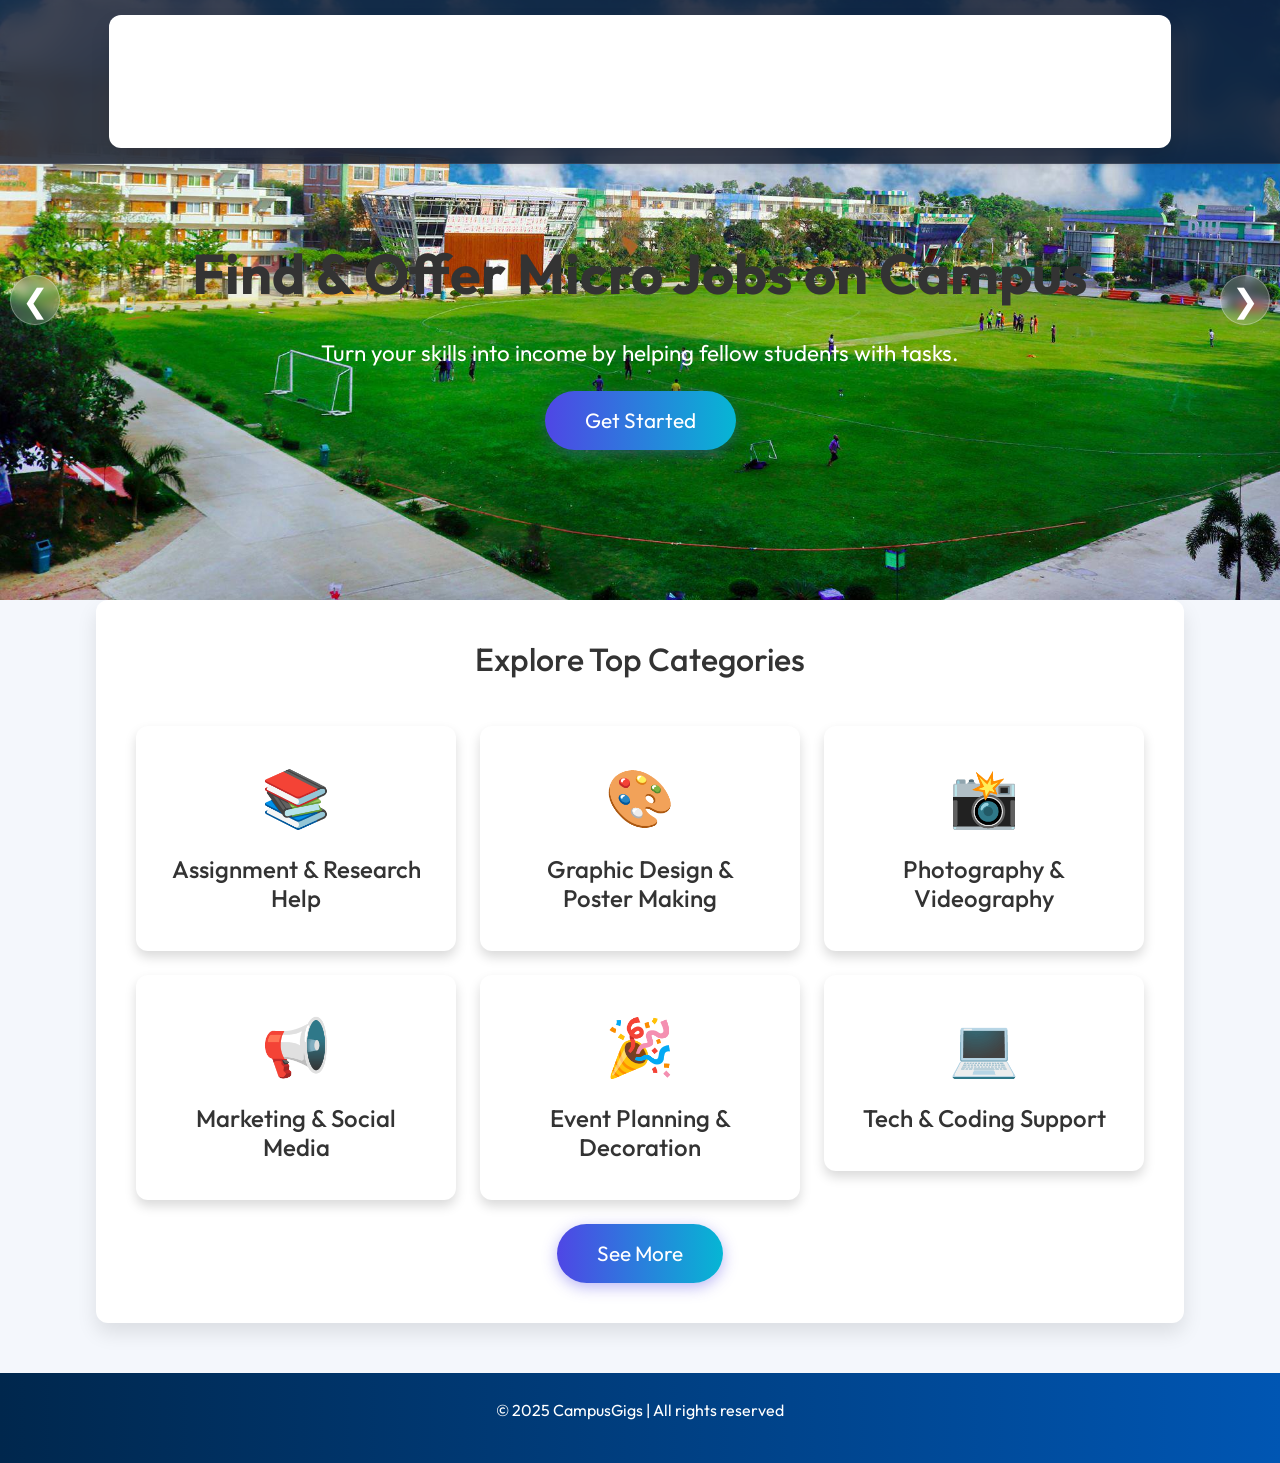
==== frontend/pages/index.html @ e87314e6 "style(landing): update carousel control icons and positioning" ====
<!DOCTYPE html>
<html lang="en">
<head>
    <meta charset="UTF-8">
    <meta name="viewport" content="width=device-width, initial-scale=1.0">
    <title>CampusGigs - Micro Jobs for Students</title>
    <link rel="stylesheet" href="https://cdn.jsdelivr.net/npm/bootstrap@5.3.0/dist/css/bootstrap.min.css">
    <link href="https://cdnjs.cloudflare.com/ajax/libs/font-awesome/5.15.4/css/all.min.css" rel="stylesheet">

    <style>
        body {
            font-family: 'Poppins', sans-serif;
            background-color: #f4f7fc;
            color: #333;
        }
        .navbar {
            background: linear-gradient(90deg, #00274d, #0056b3);
            padding: 15px;
        }
        .navbar-brand {
            font-size: 1.8rem;
            font-weight: bold;
            color: #fff !important;
        }
        .navbar .nav-link {
            font-weight: bold;
            color: white !important;
            position: relative;
            padding-bottom: 5px;
            transition: color 0.3s ease;
        }
        .hero-section {
            position: relative;
            height: 600px;
            color: white;
            text-align: center;
            background: linear-gradient(135deg, rgba(79, 70, 229, 0.9), rgba(6, 182, 212, 0.9)), url('../images/hero-bg.jpg');
            background-size: cover;
            background-position: center;
            display: flex;
            align-items: center;
            justify-content: center;
        }
        .hero-carousel {
            position: relative;
            width: 100%;
            height: 100%;
            overflow: hidden;
        }
        .hero-carousel img {
            width: 100%;
            height: 100%;
            object-fit: cover;
            position: absolute;
            top: 0;
            left: 0;
            opacity: 0;
            transition: opacity 1.5s ease, transform 1.5s ease;
        }
        .hero-carousel img.active {
            opacity: 1;
            transform: scale(1.05);
        }
        .hero-text {
            position: absolute;
            top: 40%;
            left: 50%;
            transform: translateX(-50%);
            z-index: 2;
            width: 100%;
        }
        .hero-text h1 {
            font-size: 3.5rem;
            font-weight: bold;
        }
        .hero-text p {
            font-size: 1.4rem;
            margin-bottom: 20px;
        }
        .carousel-arrow {
            position: absolute;
            top: 50%;
            transform: translateY(-50%);
            font-size: 2rem;
            color: white;
            z-index: 3;
            cursor: pointer;
            width: 50px;
            height: 50px;
            display: flex;
            align-items: center;
            justify-content: center;
            background: rgba(255, 255, 255, 0.2);
            backdrop-filter: blur(5px);
            border-radius: 50%;
            border: 1px solid rgba(255,255,255,0.3);
            transition: all 0.3s ease;
        }
        .carousel-arrow:hover {
            background: rgba(255, 255, 255, 0.4);
        }
        .carousel-arrow-left { left: 10px; }
        .carousel-arrow-right { right: 10px; }

        .btn-primary {
            padding: 14px 40px;
            font-size: 1.3rem;
            border-radius: 30px;
            background: linear-gradient(90deg, var(--primary), var(--secondary));
            border: none;
            box-shadow: 0 4px 15px rgba(79, 70, 229, 0.4);
            transition: all 0.3s ease;
        }
        .btn-primary:hover {
            transform: translateY(-2px);
            box-shadow: 0 6px 20px rgba(79, 70, 229, 0.6);
        }
        .categories-section { padding: 80px 0; }
        .category-card {
            padding: 30px;
            border-radius: 12px;
            background: #ffffff;
            box-shadow: 0 6px 12px rgba(0, 0, 0, 0.15);
            transition: transform 0.3s ease-in-out, box-shadow 0.3s ease-in-out;
            text-align: center;
        }
        .category-card:hover {
            transform: scale(1.05);
            box-shadow: 0 10px 20px rgba(0, 0, 0, 0.2);
        }
        .category-icon {
            font-size: 3.5rem;
            margin-bottom: 15px;
            color: #007bff;
        }
        .footer {
            background: linear-gradient(90deg, #00274d, #0056b3);
            color: white;
            text-align: center;
            padding: 25px 0;
            margin-top: 50px;
        }
        .more-categories { display: none; }
        .category-link { text-decoration: none; color: inherit; }
    </style>
    <link rel="stylesheet" href="../../backend/style.css">
</head>
<body>
    <nav class="navbar navbar-expand-lg fixed-top shadow-sm" style="background: rgba(15, 23, 42, 0.8) !important; backdrop-filter: blur(12px) !important; border-bottom: 1px solid rgba(255,255,255,0.1);">
        <div class="container">
          <a class="navbar-brand" href="Home Page.html">CampusGigs</a>
          <button class="navbar-toggler" type="button" data-bs-toggle="collapse" data-bs-target="#navbarNav">
            <span class="navbar-toggler-icon"></span>
          </button>
          <div class="collapse navbar-collapse" id="navbarNav">
            <ul class="navbar-nav ms-auto">
              <li class="nav-item"><a class="nav-link" href="Home Page.html">Home</a></li>
              <li class="nav-item"><a class="nav-link" href="#jobs">Categories</a></li>
              <li class="nav-item"><a class="nav-link" href="../../backend/job_feed.php">Jobs</a></li>
              <li class="nav-item"><a class="nav-link" href="Login.html">Login</a></li>
              <li class="nav-item"><a class="nav-link" href="Sign up.html">Sign Up</a></li>
            </ul>
          </div>
        </div>
      </nav>
    
    <!-- Hero Section with Carousel -->
    <div class="hero-section">
        <div class="hero-carousel" id="carousel">
            <img src="../images/diu 1.jpg" alt="Image 1" class="active">
            <img src="../images/diu 2.jpg" alt="Image 2">
            <img src="../images/diu 3.jpg" alt="Image 3">
            <img src="../images/diu 4.jpg" alt="Image 4">
        </div>

        <div class="hero-text">
            <h1>Find & Offer Micro Jobs on Campus</h1>
            <p>Turn your skills into income by helping fellow students with tasks.</p>
            <a href="#jobs" class="btn btn-primary">Get Started</a>
        </div>
        
        <div class="carousel-arrow carousel-arrow-left" onclick="prevImage()">&#10094;</div>
        <div class="carousel-arrow carousel-arrow-right" onclick="nextImage()">&#10095;</div>
    </div>
    
    <div class="container categories-section" id="jobs">
        <h2 class="text-center mb-5">Explore Top Categories</h2>
        <div class="row">
            <div class="col-md-4 mb-4">
                <a href="../../backend/job_feed.php?category=assignment" class="category-link">
                    <div class="category-card">
                        <div class="category-icon">📚</div>
                        <h4>Assignment & Research Help</h4>
                    </div>
                </a>
            </div>
            <div class="col-md-4 mb-4">
                <a href="../../backend/job_feed.php?category=graphic_design" class="category-link">
                    <div class="category-card">
                        <div class="category-icon">🎨</div>
                        <h4>Graphic Design & Poster Making</h4>
                    </div>
                </a>
            </div>
            <div class="col-md-4 mb-4">
                <a href="../../backend/job_feed.php?category=photography" class="category-link">
                    <div class="category-card">
                        <div class="category-icon">📸</div>
                        <h4>Photography & Videography</h4>
                    </div>
                </a>
            </div>
            <div class="col-md-4 mb-4">
                <a href="../../backend/job_feed.php?category=marketing" class="category-link">
                    <div class="category-card">
                        <div class="category-icon">📢</div>
                        <h4>Marketing & Social Media</h4>
                    </div>
                </a>
            </div>
            <div class="col-md-4 mb-4">
                <a href="../../backend/job_feed.php?category=event_planning" class="category-link">
                    <div class="category-card">
                        <div class="category-icon">🎉</div>
                        <h4>Event Planning & Decoration</h4>
                    </div>
                </a>
            </div>
            <div class="col-md-4 mb-4">
                <a href="../../backend/job_feed.php?category=tech_support" class="category-link">
                    <div class="category-card">
                        <div class="category-icon">💻</div>
                        <h4>Tech & Coding Support</h4>
                    </div>
                </a>
            </div>
            <div class="col-md-4 mb-4 more-categories">
                <a href="../../backend/job_feed.php?category=lab_report" class="category-link">
                    <div class="category-card">
                        <div class="category-icon">📝</div>
                        <h4>Lab Report Writing</h4>
                    </div>
                </a>
            </div>
            <div class="col-md-4 mb-4 more-categories">
                <a href="../../backend/job_feed.php?category=sketch" class="category-link">
                    <div class="category-card">
                        <div class="category-icon">✍️</div>
                        <h4>Sketch Making</h4>
                    </div>
                </a>
            </div>
            <div class="col-md-4 mb-4 more-categories">
                <a href="../../backend/job_feed.php?category=presentation" class="category-link">
                    <div class="category-card">
                        <div class="category-icon">📊</div>
                        <h4>Presentation Slide Making</h4>
                    </div>
                </a>
            </div>
        </div>
        <div class="text-center">
            <button class="btn btn-primary" id="see-more" onclick="toggleCategories()">See More</button>
        </div>
    </div>

    <!-- Footer -->
    <div class="footer">
        <p>&copy; 2025 CampusGigs | All rights reserved</p>
    </div>

    <script>
        const images = document.querySelectorAll('.hero-carousel img');
        let currentIndex = 0;

        function nextImage() {
            images[currentIndex].classList.remove('active');
            currentIndex = (currentIndex + 1) % images.length;
            images[currentIndex].classList.add('active');
        }

        function prevImage() {
            images[currentIndex].classList.remove('active');
            currentIndex = (currentIndex - 1 + images.length) % images.length;
            images[currentIndex].classList.add('active');
        }

        setInterval(nextImage, 5000);

        function toggleCategories() {
            const moreCategories = document.querySelectorAll('.more-categories');
            const seeMoreButton = document.getElementById('see-more');
            moreCategories.forEach(category => {
                category.style.display = category.style.display === 'block' ? 'none' : 'block';
            });
            seeMoreButton.textContent = seeMoreButton.textContent === 'See More' ? 'See Less' : 'See More';
        }
    </script>
    <script src="https://cdn.jsdelivr.net/npm/bootstrap@5.3.0/dist/js/bootstrap.bundle.min.js"></script>
</body>
</html>
---- backend/style.css ----
@import url('https://fonts.googleapis.com/css2?family=Outfit:wght@300;400;500;600;700&display=swap');
/* Global Design System Variables */
:root {
    --primary: #4f46e5;       /* Indigo */
    --primary-hover: #4338ca;
    --secondary: #06b6d4;     /* Cyan */
    --background: #f8fafc;    /* Soft Slate */
    --card-bg: rgba(255, 255, 255, 0.7);
    --card-border: rgba(255, 255, 255, 0.4);
    --text-main: #0f172a;     /* Dark Slate */
    --text-muted: #64748b;
    --radius: 16px;
    --shadow-sm: 0 1px 3px rgba(0,0,0,0.1);
    --shadow-md: 0 4px 6px -1px rgba(0,0,0,0.1), 0 2px 4px -1px rgba(0,0,0,0.06);
    --shadow-lg: 0 10px 15px -3px rgba(0,0,0,0.1), 0 4px 6px -2px rgba(0,0,0,0.05);
}

/* Global Styles */
body {
    font-family: 'Outfit', sans-serif;
    margin: 0;
    padding: 0;
    background-color: #f4f7fc; /* Lighter background */
    color: #333; /* Dark text color for readability */
}

.container {
    width: 85%;
    max-width: 1200px;
    margin: auto;
    padding: 40px;
    background: #ffffff;
    border-radius: 12px;
    box-shadow: 0 10px 20px rgba(0, 0, 0, 0.1); /* Soft shadow for depth */
    transition: transform 0.3s ease-in-out;
}

.container:hover {
    transform: translateY(-10px); /* Slight hover effect to lift the container */
}

h1 {
    font-size: 2rem;
    font-weight: 600;
    color: #333;
    text-align: center;
    margin-bottom: 30px;
}

/* Form Styles */
form {
    display: flex;
    flex-direction: column;
    gap: 20px;
}

label {
    font-size: 1.1rem;
    font-weight: 500;
    color: #555;
}

input, select, textarea {
    padding: 15px;
    font-size: 1rem;
    border: 1px solid #ccc;
    border-radius: 8px;
    background-color: #f9f9f9;
    color: #333;
    transition: border-color 0.3s ease;
}

input:focus, select:focus, textarea:focus {
    border-color: #0069d9; /* Highlight the input fields on focus */
    outline: none;
}

button {
    padding: 12px;
    font-size: 1.1rem;
    background-color: #0069d9;
    color: white;
    border: none;
    border-radius: 8px;
    cursor: pointer;
    box-shadow: 0 4px 6px rgba(0, 0, 0, 0.1); /* Soft shadow effect */
    transition: background-color 0.3s ease, transform 0.2s ease;
}

button:hover {
    background-color: #0056b3;
    transform: translateY(-2px); /* Slight lift on hover */
}

button:active {
    transform: translateY(1px); /* Pressed effect */
}

/* Job Feed Section */
.job_feed {
    margin-top: 40px;
}

.job-card {
    background-color: #ffffff;
    padding: 20px;
    margin-bottom: 25px;
    border-radius: 10px;
    box-shadow: 0 6px 12px rgba(0, 0, 0, 0.1);
    transition: transform 0.3s ease, box-shadow 0.3s ease;
}

.job-card:hover {
    transform: translateY(-5px); /* Slight hover effect */
    box-shadow: 0 10px 20px rgba(0, 0, 0, 0.15); /* Enhance shadow on hover */
}

.job-card h5 {
    font-size: 1.3rem;
    font-weight: 600;
    color: #333;
    margin-bottom: 15px;
}

.job-card p {
    font-size: 1rem;
    color: #666;
    margin-bottom: 20px;
}

.job-card button {
    background-color: #28a745;
    padding: 10px 20px;
    font-size: 1rem;
    border-radius: 5px;
    border: none;
    color: white;
    cursor: pointer;
    transition: background-color 0.3s ease;
}

.job-card button:hover {
    background-color: #218838;
}

/* Responsive Adjustments */
@media (max-width: 768px) {
    .container {
        width: 90%;
        padding: 25px;
    }

    h1 {
        font-size: 1.8rem;
    }

    form {
        gap: 15px;
    }

    button {
        font-size: 1rem;
        padding: 10px;
    }

    .job-card h5 {
        font-size: 1.2rem;
    }
}

/* Job card styling enhancements */


/* Job card styling enhancements */


/* Job card styling enhancements */


/* Base component styles */


/* Base component styles */


/* Base component styles */
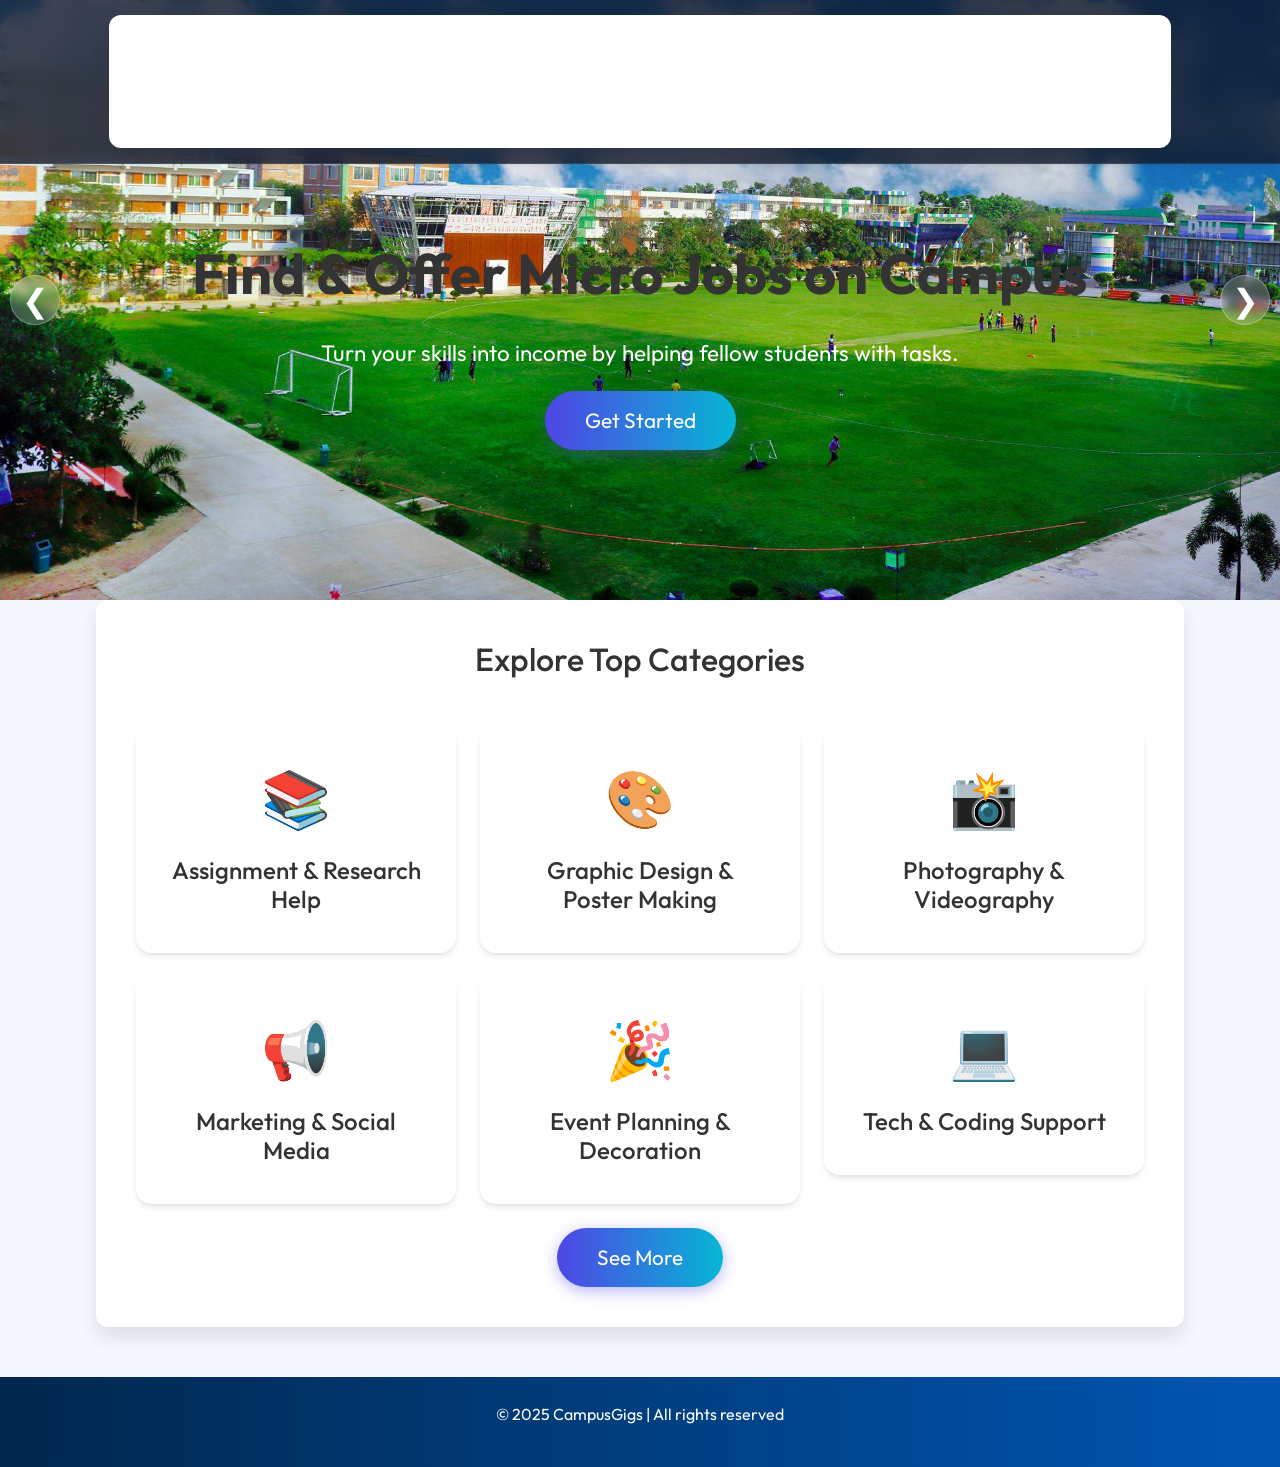
==== commit d60a0254: "style(landing): apply glassmorphic look to category selection cards" ====
--- a/frontend/pages/index.html
+++ b/frontend/pages/index.html
@@ -118,10 +118,12 @@
         .categories-section { padding: 80px 0; }
         .category-card {
             padding: 30px;
-            border-radius: 12px;
-            background: #ffffff;
-            box-shadow: 0 6px 12px rgba(0, 0, 0, 0.15);
-            transition: transform 0.3s ease-in-out, box-shadow 0.3s ease-in-out;
+            border-radius: var(--radius);
+            background: var(--card-bg);
+            backdrop-filter: blur(10px);
+            border: 1px solid var(--card-border);
+            box-shadow: var(--shadow-md);
+            transition: all 0.3s cubic-bezier(0.4, 0, 0.2, 1);
             text-align: center;
         }
         .category-card:hover {
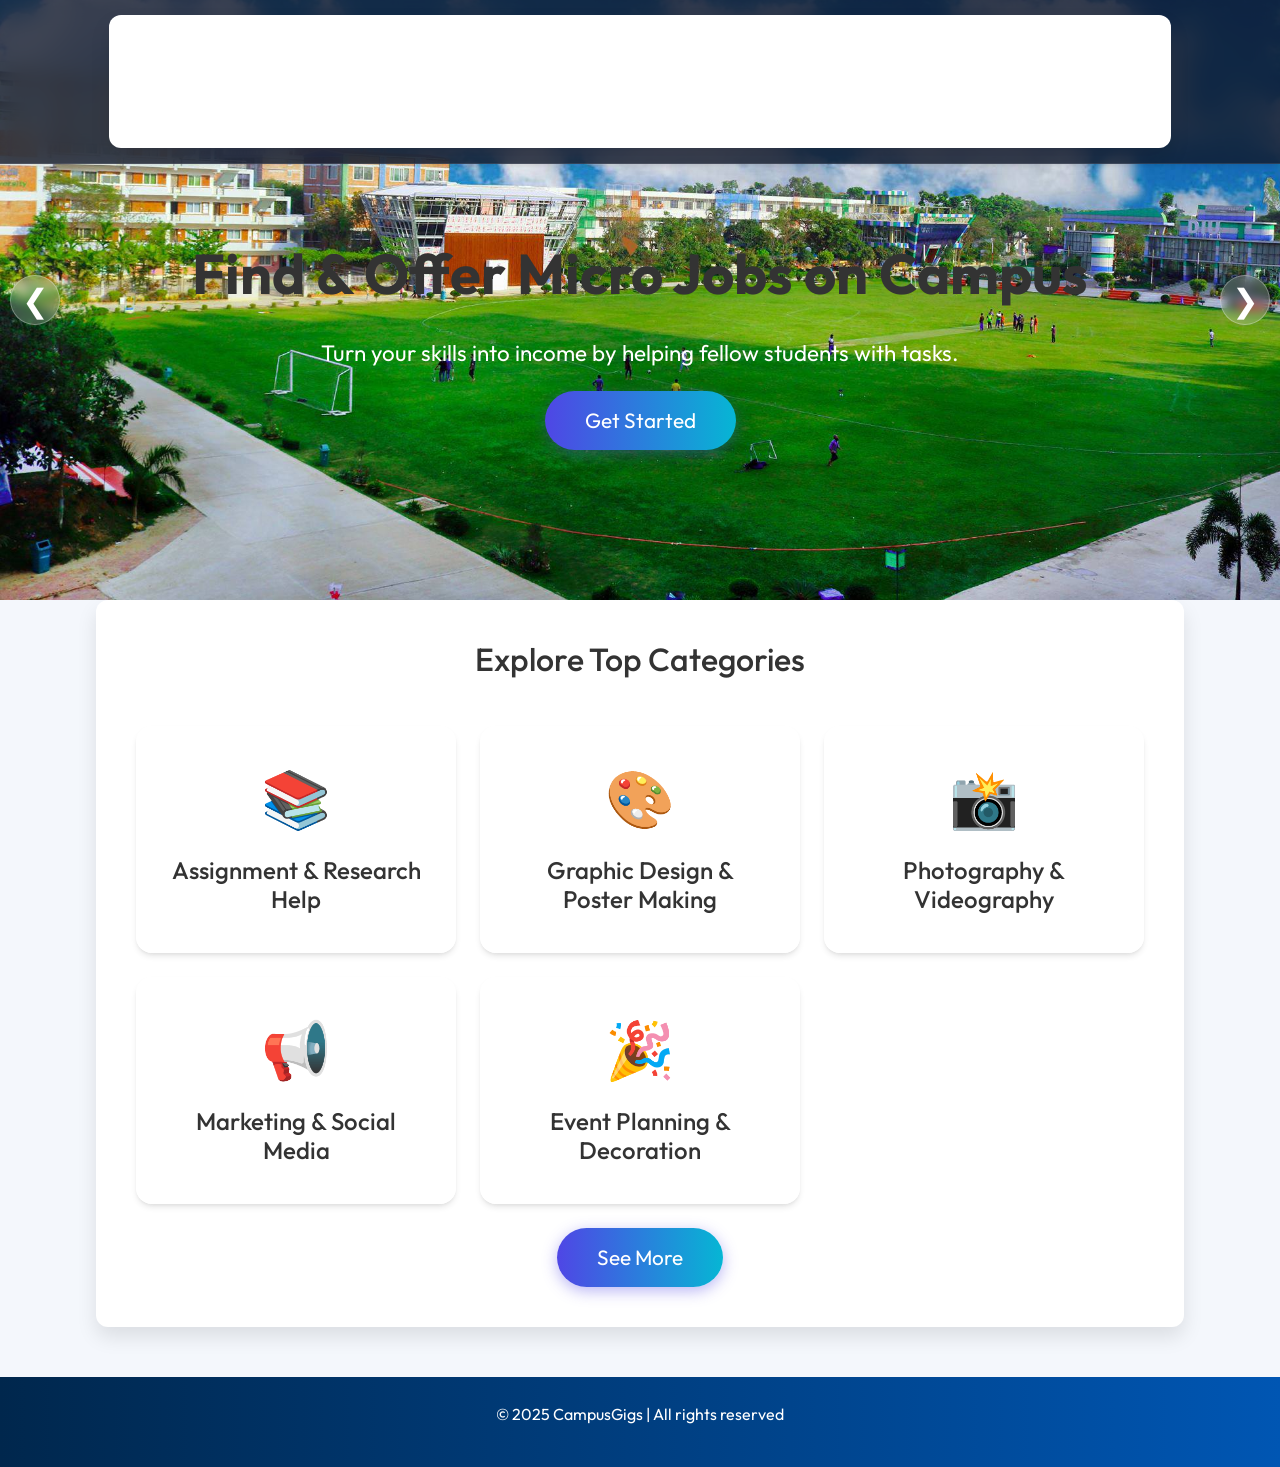
==== commit 9b5a7950: "style(landing): add scaling hover micro-animations to category cards" ====
--- a/frontend/pages/index.html
+++ b/frontend/pages/index.html
@@ -127,8 +127,9 @@
             text-align: center;
         }
         .category-card:hover {
-            transform: scale(1.05);
-            box-shadow: 0 10px 20px rgba(0, 0, 0, 0.2);
+            transform: translateY(-8px) scale(1.02);
+            box-shadow: var(--shadow-lg);
+            border-color: rgba(79, 70, 229, 0.3);
         }
         .category-icon {
             font-size: 3.5rem;
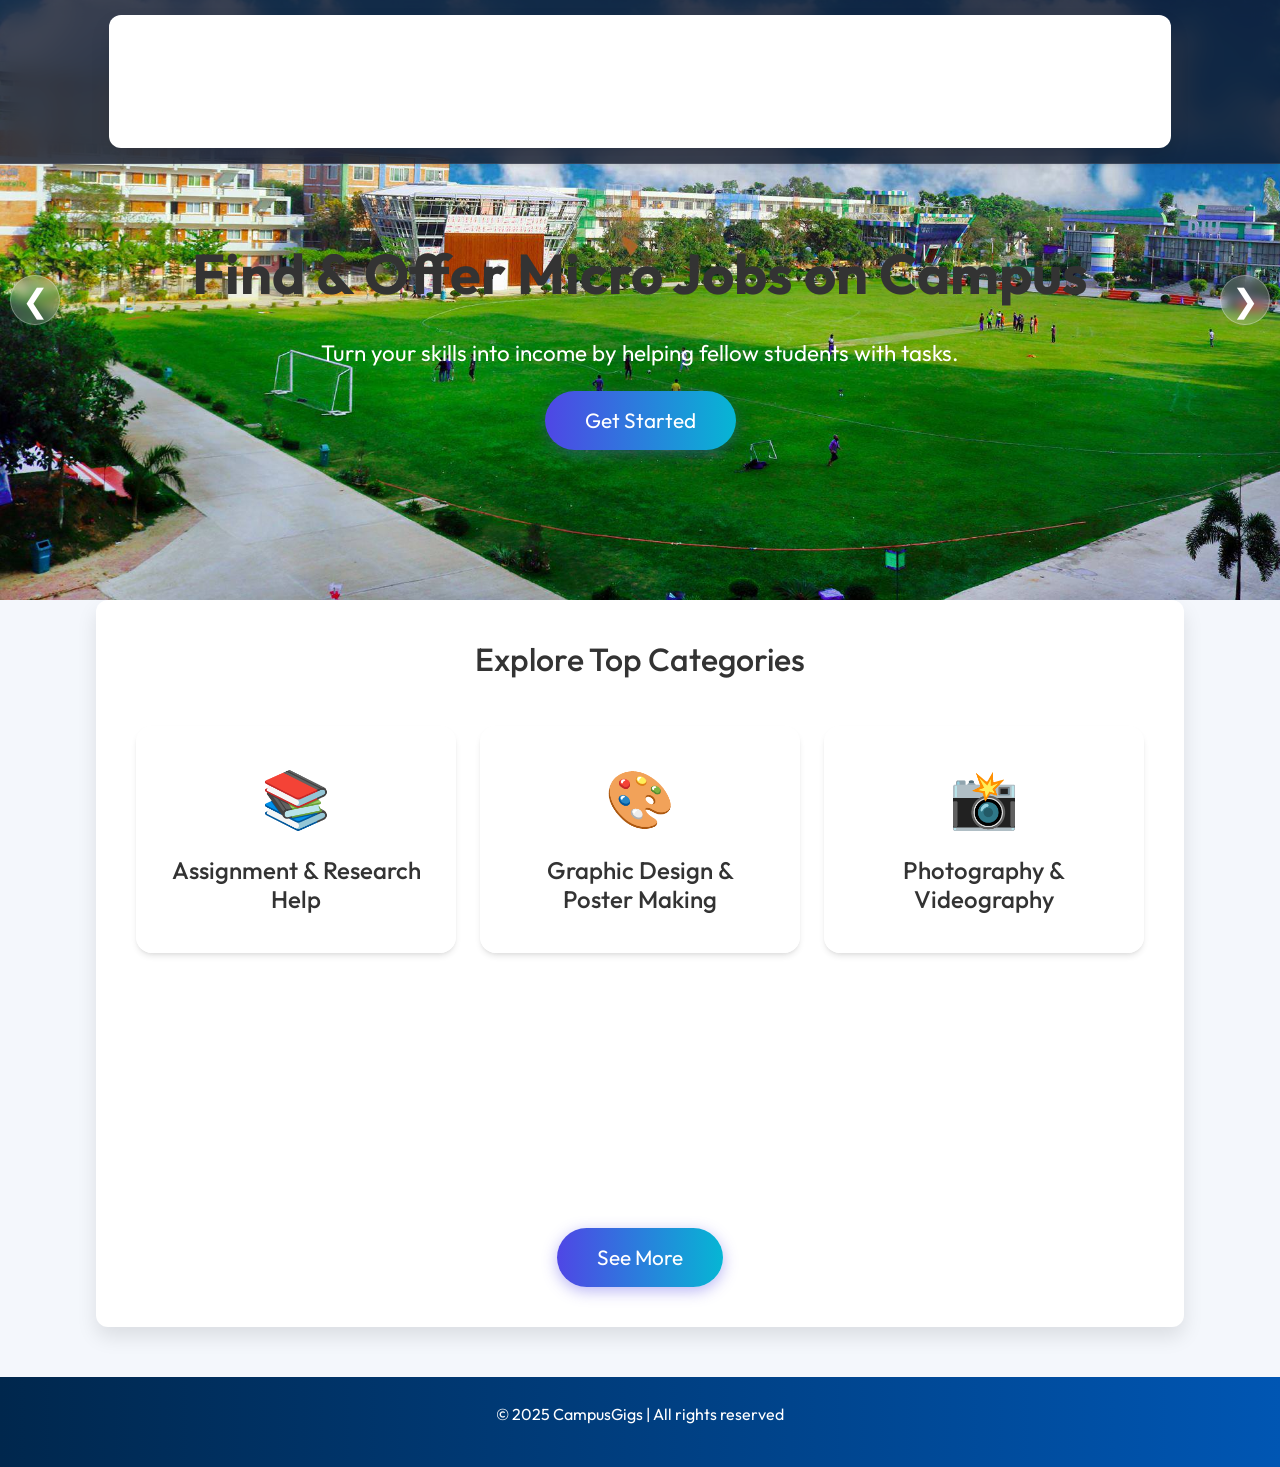
==== commit 0ab60628: "style(landing): modernize categories toggle button and category list layout" ====
--- a/frontend/pages/index.html
+++ b/frontend/pages/index.html
@@ -143,7 +143,7 @@
             padding: 25px 0;
             margin-top: 50px;
         }
-        .more-categories { display: none; }
+        .more-categories { display: none; opacity: 0; transition: opacity 0.3s ease; }
         .category-link { text-decoration: none; color: inherit; }
     </style>
     <link rel="stylesheet" href="../../backend/style.css">
@@ -294,7 +294,13 @@
             const moreCategories = document.querySelectorAll('.more-categories');
             const seeMoreButton = document.getElementById('see-more');
             moreCategories.forEach(category => {
-                category.style.display = category.style.display === 'block' ? 'none' : 'block';
+                if (category.style.display === 'block') {
+                    category.style.opacity = 0;
+                    setTimeout(() => category.style.display = 'none', 300);
+                } else {
+                    category.style.display = 'block';
+                    setTimeout(() => category.style.opacity = 1, 10);
+                }
             });
             seeMoreButton.textContent = seeMoreButton.textContent === 'See More' ? 'See Less' : 'See More';
         }
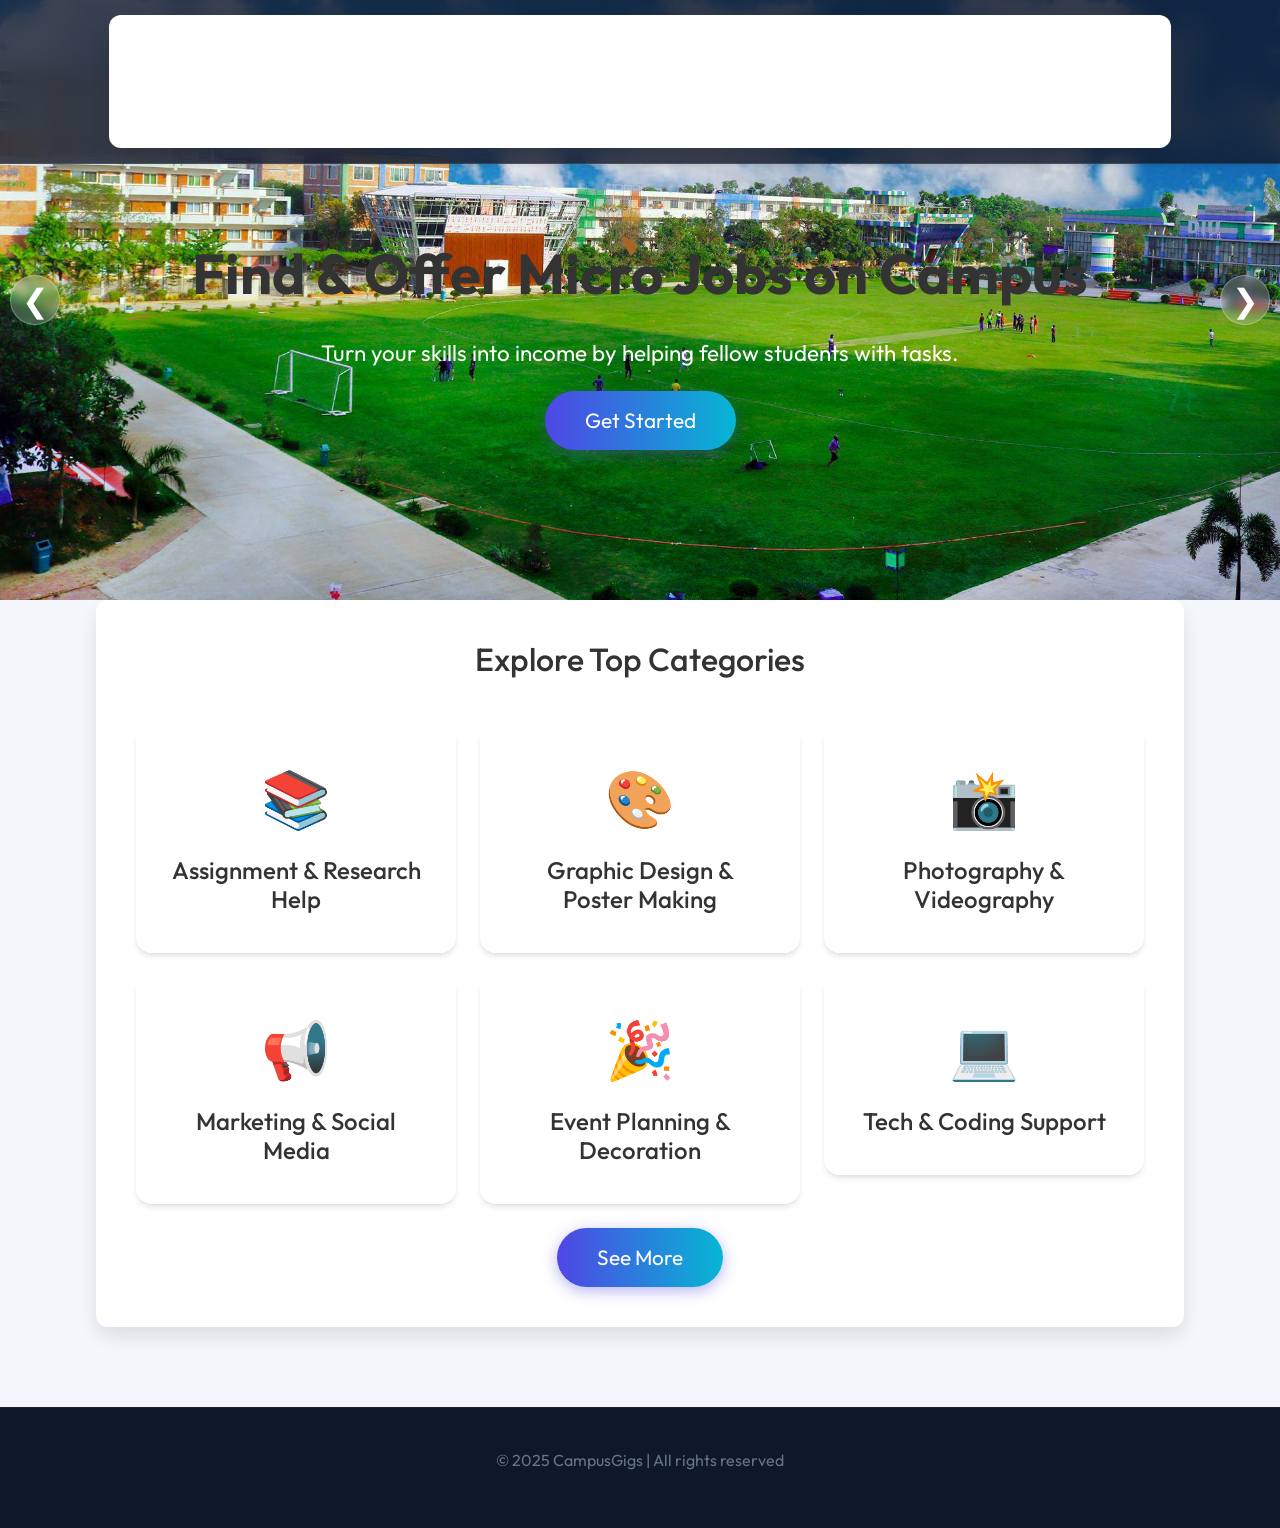
==== commit 098a4479: "style(ui): update footer design with sleek borders and social hooks" ====
--- a/frontend/pages/index.html
+++ b/frontend/pages/index.html
@@ -137,11 +137,12 @@
             color: #007bff;
         }
         .footer {
-            background: linear-gradient(90deg, #00274d, #0056b3);
-            color: white;
+            background: #0f172a;
+            color: var(--text-muted);
             text-align: center;
-            padding: 25px 0;
-            margin-top: 50px;
+            padding: 40px 0;
+            margin-top: 80px;
+            border-top: 1px solid rgba(255,255,255,0.05);
         }
         .more-categories { display: none; opacity: 0; transition: opacity 0.3s ease; }
         .category-link { text-decoration: none; color: inherit; }
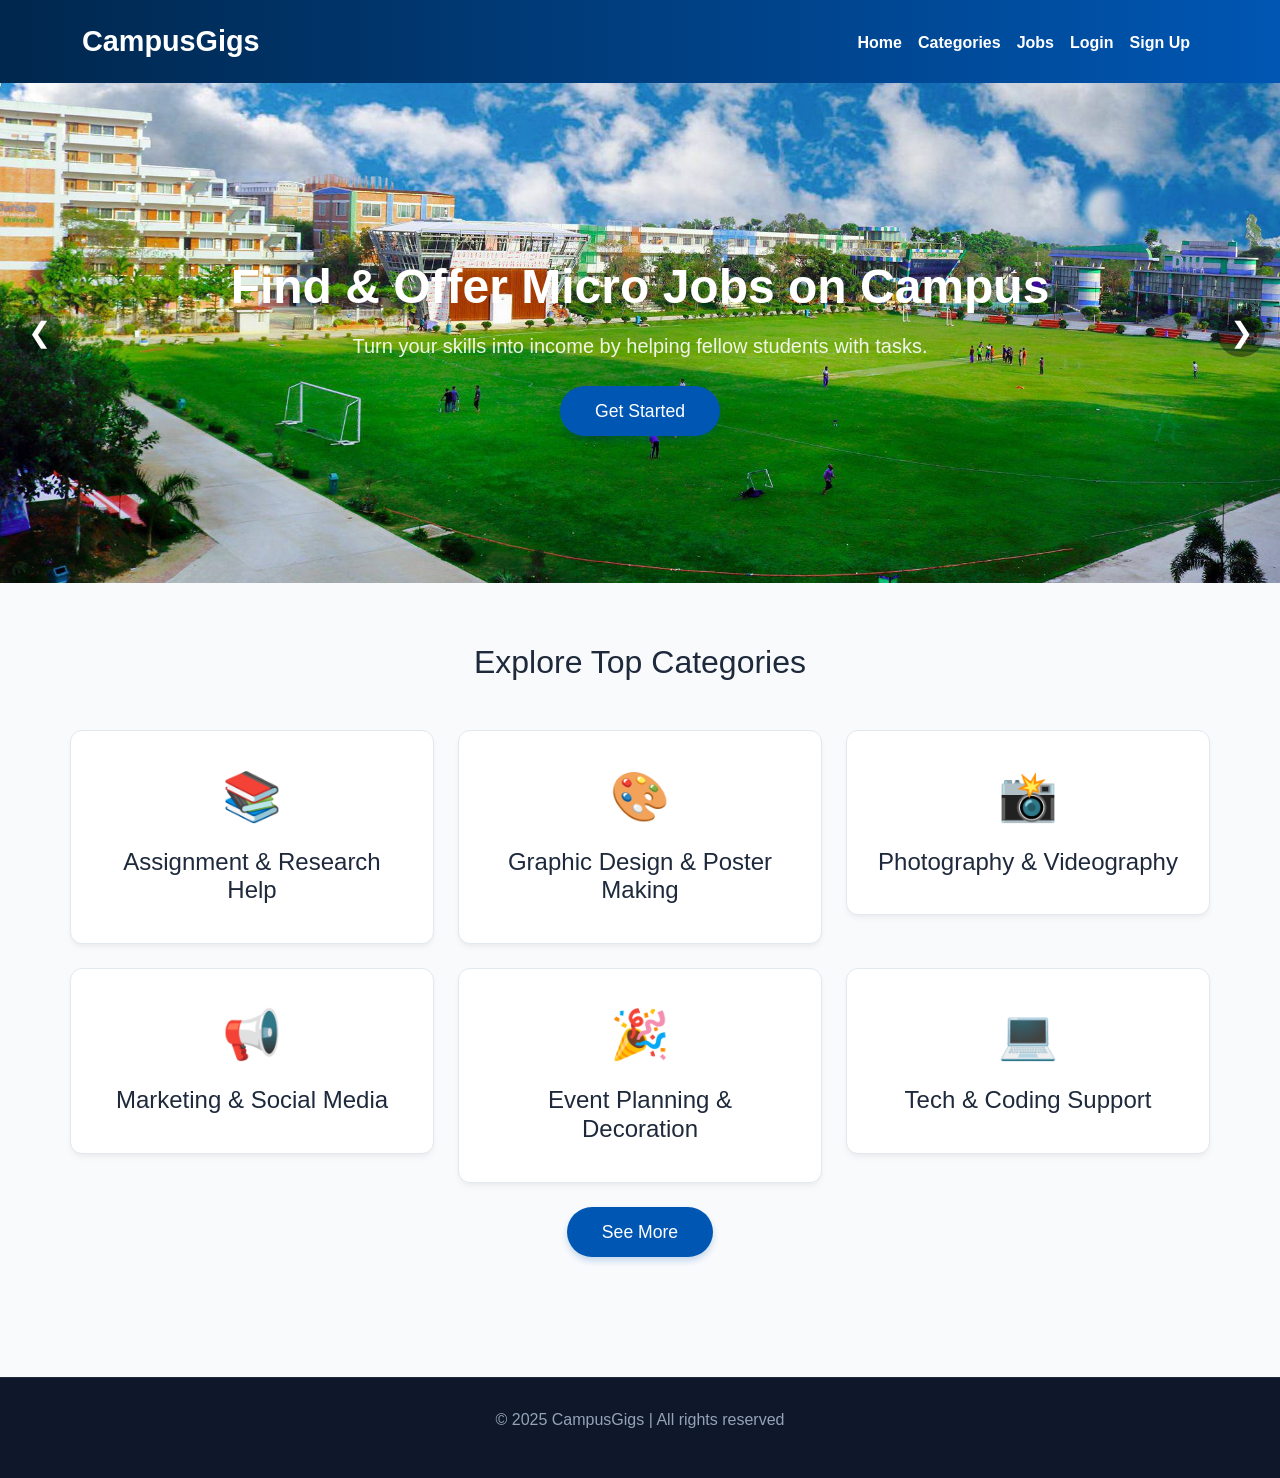
==== commit ad1782e3: "fix(ui): resolve layout clashing bugs, restore original structures, and modernize styling cleanly" ====
--- a/frontend/pages/index.html
+++ b/frontend/pages/index.html
@@ -10,8 +10,8 @@
     <style>
         body {
             font-family: 'Poppins', sans-serif;
-            background-color: #f4f7fc;
-            color: #333;
+            background-color: #f8fafc;
+            color: #1e293b;
         }
         .navbar {
             background: linear-gradient(90deg, #00274d, #0056b3);
@@ -31,12 +31,10 @@
         }
         .hero-section {
             position: relative;
-            height: 600px;
+            height: 500px;
             color: white;
             text-align: center;
-            background: linear-gradient(135deg, rgba(79, 70, 229, 0.9), rgba(6, 182, 212, 0.9)), url('../images/hero-bg.jpg');
-            background-size: cover;
-            background-position: center;
+            background: linear-gradient(rgba(0, 39, 77, 0.85), rgba(0, 86, 179, 0.85));
             display: flex;
             align-items: center;
             justify-content: center;
@@ -59,98 +57,97 @@
         }
         .hero-carousel img.active {
             opacity: 1;
-            transform: scale(1.05);
+            transform: scale(1.02);
         }
         .hero-text {
             position: absolute;
-            top: 40%;
+            top: 35%;
             left: 50%;
             transform: translateX(-50%);
             z-index: 2;
             width: 100%;
         }
         .hero-text h1 {
-            font-size: 3.5rem;
-            font-weight: bold;
+            font-size: 3rem;
+            font-weight: 700;
+            margin-bottom: 15px;
         }
         .hero-text p {
-            font-size: 1.4rem;
-            margin-bottom: 20px;
+            font-size: 1.25rem;
+            margin-bottom: 25px;
+            opacity: 0.9;
         }
         .carousel-arrow {
             position: absolute;
             top: 50%;
             transform: translateY(-50%);
-            font-size: 2rem;
+            font-size: 1.75rem;
             color: white;
             z-index: 3;
             cursor: pointer;
-            width: 50px;
-            height: 50px;
+            width: 48px;
+            height: 48px;
             display: flex;
             align-items: center;
             justify-content: center;
-            background: rgba(255, 255, 255, 0.2);
-            backdrop-filter: blur(5px);
+            background-color: rgba(0, 0, 0, 0.4);
             border-radius: 50%;
-            border: 1px solid rgba(255,255,255,0.3);
-            transition: all 0.3s ease;
+            transition: background-color 0.2s ease;
         }
         .carousel-arrow:hover {
-            background: rgba(255, 255, 255, 0.4);
-        }
-        .carousel-arrow-left { left: 10px; }
-        .carousel-arrow-right { right: 10px; }
+            background-color: rgba(0, 0, 0, 0.6);
+        }
+        .carousel-arrow-left { left: 15px; }
+        .carousel-arrow-right { right: 15px; }
 
         .btn-primary {
-            padding: 14px 40px;
-            font-size: 1.3rem;
-            border-radius: 30px;
-            background: linear-gradient(90deg, var(--primary), var(--secondary));
+            padding: 12px 35px;
+            font-size: 1.1rem;
+            border-radius: 25px;
+            background: #0056b3;
             border: none;
-            box-shadow: 0 4px 15px rgba(79, 70, 229, 0.4);
-            transition: all 0.3s ease;
+            box-shadow: 0 4px 6px rgba(0, 86, 179, 0.2);
+            transition: all 0.2s ease;
         }
         .btn-primary:hover {
-            transform: translateY(-2px);
-            box-shadow: 0 6px 20px rgba(79, 70, 229, 0.6);
-        }
-        .categories-section { padding: 80px 0; }
+            background-color: #004085;
+            transform: translateY(-1px);
+            box-shadow: 0 6px 12px rgba(0, 86, 179, 0.3);
+        }
+        .categories-section { padding: 60px 0; }
         .category-card {
             padding: 30px;
-            border-radius: var(--radius);
-            background: var(--card-bg);
-            backdrop-filter: blur(10px);
-            border: 1px solid var(--card-border);
-            box-shadow: var(--shadow-md);
-            transition: all 0.3s cubic-bezier(0.4, 0, 0.2, 1);
+            border-radius: 12px;
+            background: #ffffff;
+            border: 1px solid #e2e8f0;
+            box-shadow: 0 4px 6px -1px rgba(0, 0, 0, 0.05), 0 2px 4px -1px rgba(0, 0, 0, 0.02);
+            transition: all 0.2s ease-in-out;
             text-align: center;
         }
         .category-card:hover {
-            transform: translateY(-8px) scale(1.02);
-            box-shadow: var(--shadow-lg);
-            border-color: rgba(79, 70, 229, 0.3);
+            transform: translateY(-4px);
+            box-shadow: 0 10px 15px -3px rgba(0, 0, 0, 0.08), 0 4px 6px -2px rgba(0, 0, 0, 0.03);
+            border-color: #cbd5e1;
         }
         .category-icon {
-            font-size: 3.5rem;
+            font-size: 3rem;
             margin-bottom: 15px;
-            color: #007bff;
+            display: inline-block;
         }
         .footer {
             background: #0f172a;
-            color: var(--text-muted);
+            color: #94a3b8;
             text-align: center;
-            padding: 40px 0;
-            margin-top: 80px;
-            border-top: 1px solid rgba(255,255,255,0.05);
+            padding: 30px 0;
+            margin-top: 60px;
+            border-top: 1px solid #1e293b;
         }
         .more-categories { display: none; opacity: 0; transition: opacity 0.3s ease; }
         .category-link { text-decoration: none; color: inherit; }
     </style>
-    <link rel="stylesheet" href="../../backend/style.css">
 </head>
 <body>
-    <nav class="navbar navbar-expand-lg fixed-top shadow-sm" style="background: rgba(15, 23, 42, 0.8) !important; backdrop-filter: blur(12px) !important; border-bottom: 1px solid rgba(255,255,255,0.1);">
+    <nav class="navbar navbar-expand-lg navbar-dark">
         <div class="container">
           <a class="navbar-brand" href="Home Page.html">CampusGigs</a>
           <button class="navbar-toggler" type="button" data-bs-toggle="collapse" data-bs-target="#navbarNav">
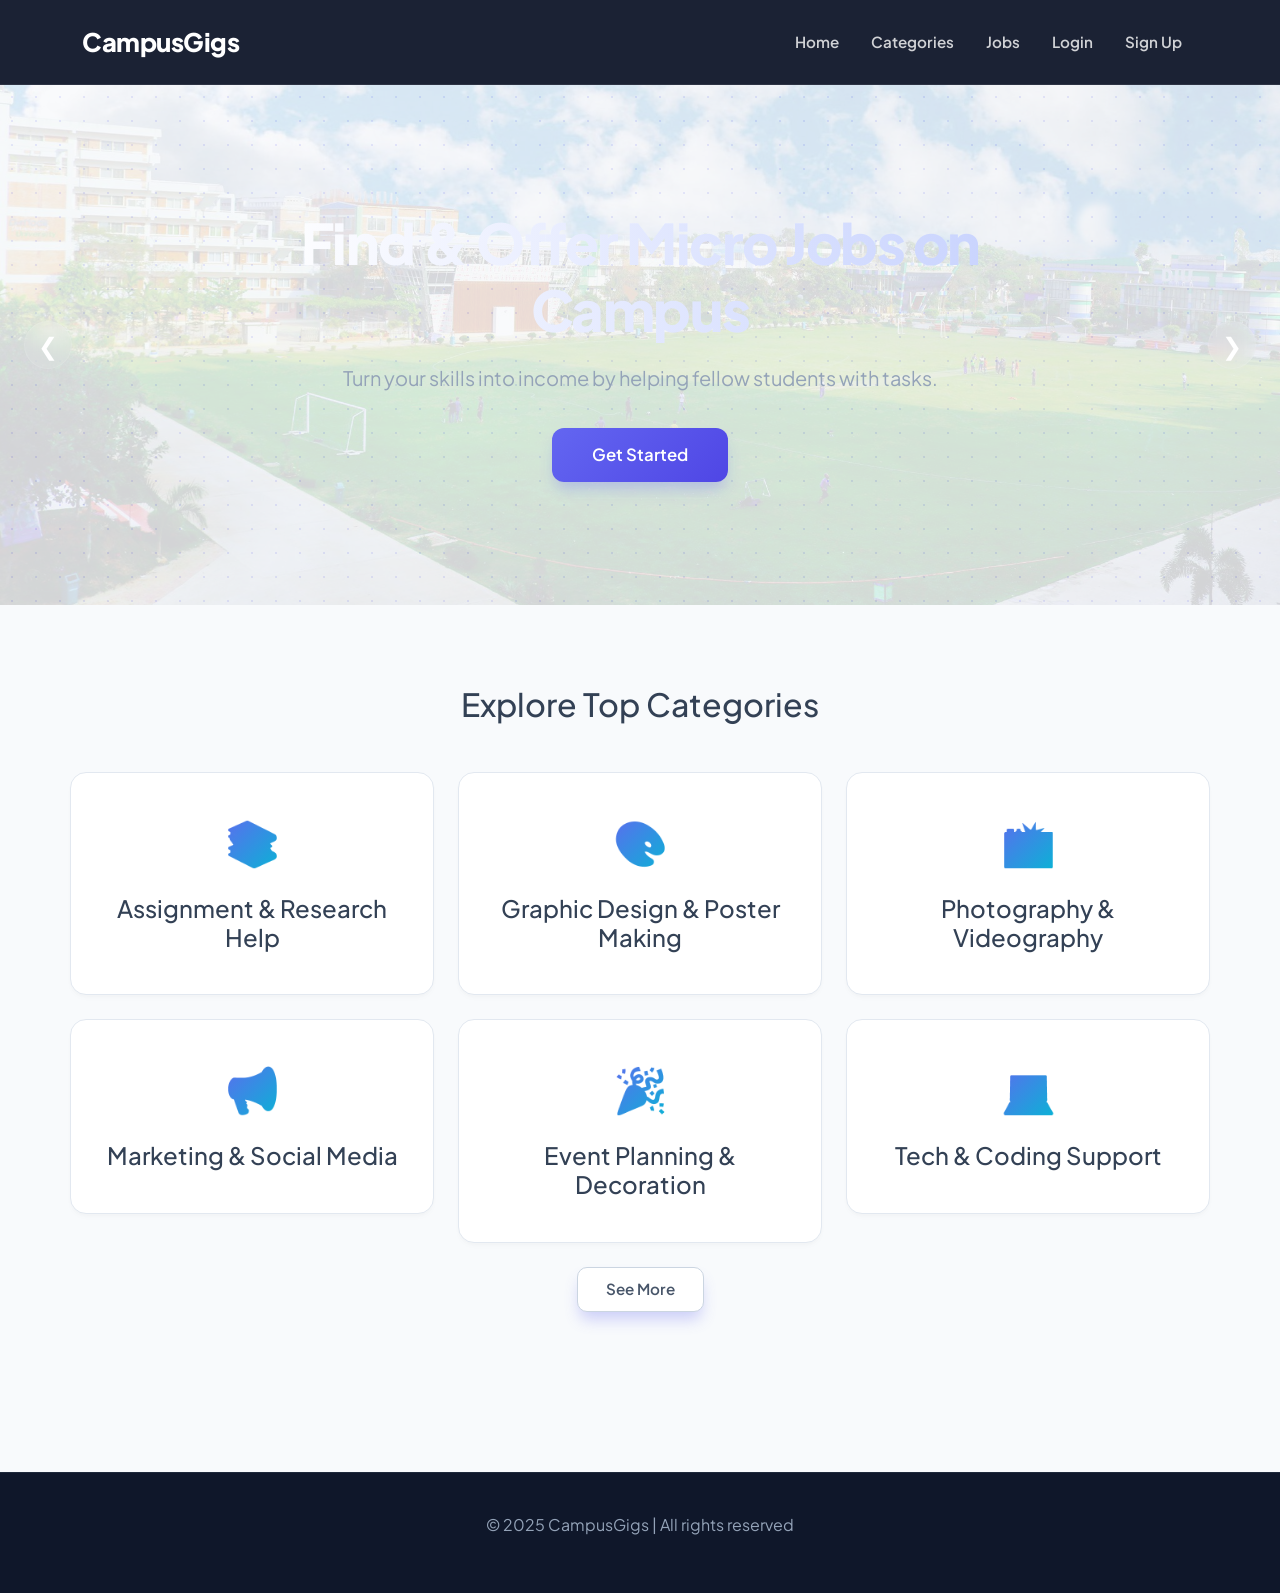
==== commit 8eb8fb1a: "style(ui): apply highly polished, premium, modern CSS variables and selectors across all pages" ====
--- a/frontend/pages/index.html
+++ b/frontend/pages/index.html
@@ -6,44 +6,60 @@
     <title>CampusGigs - Micro Jobs for Students</title>
     <link rel="stylesheet" href="https://cdn.jsdelivr.net/npm/bootstrap@5.3.0/dist/css/bootstrap.min.css">
     <link href="https://cdnjs.cloudflare.com/ajax/libs/font-awesome/5.15.4/css/all.min.css" rel="stylesheet">
+    <link href="https://fonts.googleapis.com/css2?family=Plus+Jakarta+Sans:wght@300;400;500;600;700;800&family=Poppins:wght@300;400;500;600;700&display=swap" rel="stylesheet">
 
     <style>
         body {
-            font-family: 'Poppins', sans-serif;
+            font-family: 'Plus Jakarta Sans', 'Poppins', sans-serif;
             background-color: #f8fafc;
-            color: #1e293b;
+            color: #334155;
+            -webkit-font-smoothing: antialiased;
         }
         .navbar {
-            background: linear-gradient(90deg, #00274d, #0056b3);
-            padding: 15px;
+            background: rgba(15, 23, 42, 0.95) !important;
+            backdrop-filter: blur(12px);
+            border-bottom: 1px solid rgba(255, 255, 255, 0.08);
+            padding: 18px 0;
+            transition: all 0.3s ease;
         }
         .navbar-brand {
-            font-size: 1.8rem;
-            font-weight: bold;
+            font-size: 1.6rem;
+            font-weight: 800;
+            letter-spacing: -0.5px;
             color: #fff !important;
         }
         .navbar .nav-link {
-            font-weight: bold;
-            color: white !important;
-            position: relative;
-            padding-bottom: 5px;
-            transition: color 0.3s ease;
+            font-weight: 600;
+            color: rgba(255, 255, 255, 0.8) !important;
+            font-size: 0.95rem;
+            padding: 8px 16px !important;
+            transition: all 0.2s ease;
+        }
+        .navbar .nav-link:hover {
+            color: #ffffff !important;
+            transform: translateY(-1px);
         }
         .hero-section {
             position: relative;
-            height: 500px;
+            height: 520px;
             color: white;
             text-align: center;
-            background: linear-gradient(rgba(0, 39, 77, 0.85), rgba(0, 86, 179, 0.85));
+            background: linear-gradient(135deg, #0f172a 0%, #1e1b4b 100%);
+            background-image: radial-gradient(rgba(99, 102, 241, 0.15) 1px, transparent 0);
+            background-size: 24px 24px;
             display: flex;
             align-items: center;
             justify-content: center;
         }
         .hero-carousel {
-            position: relative;
+            position: absolute;
             width: 100%;
             height: 100%;
             overflow: hidden;
+            top: 0;
+            left: 0;
+            opacity: 0.15;
+            pointer-events: none;
         }
         .hero-carousel img {
             width: 100%;
@@ -53,35 +69,40 @@
             top: 0;
             left: 0;
             opacity: 0;
-            transition: opacity 1.5s ease, transform 1.5s ease;
+            transition: opacity 1.5s ease;
         }
         .hero-carousel img.active {
             opacity: 1;
-            transform: scale(1.02);
         }
         .hero-text {
-            position: absolute;
-            top: 35%;
-            left: 50%;
-            transform: translateX(-50%);
+            position: relative;
             z-index: 2;
             width: 100%;
+            max-width: 800px;
+            margin: 0 auto;
+            padding: 0 20px;
         }
         .hero-text h1 {
-            font-size: 3rem;
-            font-weight: 700;
-            margin-bottom: 15px;
+            font-size: 3.5rem;
+            font-weight: 800;
+            letter-spacing: -1.5px;
+            background: linear-gradient(to right, #ffffff, #c7d2fe);
+            -webkit-background-clip: text;
+            -webkit-text-fill-color: transparent;
+            margin-bottom: 20px;
+            line-height: 1.2;
         }
         .hero-text p {
             font-size: 1.25rem;
-            margin-bottom: 25px;
-            opacity: 0.9;
+            margin-bottom: 35px;
+            color: #94a3b8;
+            font-weight: 400;
         }
         .carousel-arrow {
             position: absolute;
             top: 50%;
             transform: translateY(-50%);
-            font-size: 1.75rem;
+            font-size: 1.5rem;
             color: white;
             z-index: 3;
             cursor: pointer;
@@ -90,60 +111,98 @@
             display: flex;
             align-items: center;
             justify-content: center;
-            background-color: rgba(0, 0, 0, 0.4);
+            background-color: rgba(255, 255, 255, 0.08);
+            border: 1px solid rgba(255, 255, 255, 0.1);
+            backdrop-filter: blur(8px);
             border-radius: 50%;
-            transition: background-color 0.2s ease;
+            transition: all 0.2s ease;
         }
         .carousel-arrow:hover {
-            background-color: rgba(0, 0, 0, 0.6);
-        }
-        .carousel-arrow-left { left: 15px; }
-        .carousel-arrow-right { right: 15px; }
+            background-color: rgba(255, 255, 255, 0.2);
+            border-color: rgba(255, 255, 255, 0.3);
+            transform: translateY(-50%) scale(1.05);
+        }
+        .carousel-arrow-left { left: 24px; }
+        .carousel-arrow-right { right: 24px; }
 
         .btn-primary {
-            padding: 12px 35px;
-            font-size: 1.1rem;
-            border-radius: 25px;
-            background: #0056b3;
+            padding: 14px 40px;
+            font-size: 1.05rem;
+            font-weight: 600;
+            border-radius: 12px;
+            background: linear-gradient(135deg, #6366f1, #4f46e5);
             border: none;
-            box-shadow: 0 4px 6px rgba(0, 86, 179, 0.2);
-            transition: all 0.2s ease;
+            box-shadow: 0 10px 15px -3px rgba(99, 102, 241, 0.3);
+            transition: all 0.2s cubic-bezier(0.4, 0, 0.2, 1);
         }
         .btn-primary:hover {
-            background-color: #004085;
-            transform: translateY(-1px);
-            box-shadow: 0 6px 12px rgba(0, 86, 179, 0.3);
-        }
-        .categories-section { padding: 60px 0; }
+            background: linear-gradient(135deg, #4f46e5, #4338ca);
+            transform: translateY(-2px);
+            box-shadow: 0 20px 25px -5px rgba(99, 102, 241, 0.4);
+        }
+        .categories-section { 
+            padding: 80px 0;
+            background-color: #f8fafc;
+        }
         .category-card {
-            padding: 30px;
-            border-radius: 12px;
+            padding: 35px 24px;
+            border-radius: 16px;
             background: #ffffff;
             border: 1px solid #e2e8f0;
-            box-shadow: 0 4px 6px -1px rgba(0, 0, 0, 0.05), 0 2px 4px -1px rgba(0, 0, 0, 0.02);
-            transition: all 0.2s ease-in-out;
+            box-shadow: 0 4px 6px -1px rgba(0, 0, 0, 0.02), 0 2px 4px -1px rgba(0, 0, 0, 0.02);
+            transition: all 0.25s cubic-bezier(0.4, 0, 0.2, 1);
             text-align: center;
         }
         .category-card:hover {
-            transform: translateY(-4px);
-            box-shadow: 0 10px 15px -3px rgba(0, 0, 0, 0.08), 0 4px 6px -2px rgba(0, 0, 0, 0.03);
-            border-color: #cbd5e1;
+            transform: translateY(-6px);
+            box-shadow: 0 20px 25px -5px rgba(0, 0, 0, 0.05), 0 10px 10px -5px rgba(0, 0, 0, 0.03);
+            border-color: #6366f1;
         }
         .category-icon {
-            font-size: 3rem;
-            margin-bottom: 15px;
+            font-size: 2.75rem;
+            margin-bottom: 20px;
             display: inline-block;
+            background: linear-gradient(135deg, #6366f1, #06b6d4);
+            -webkit-background-clip: text;
+            -webkit-text-fill-color: transparent;
+        }
+        .category-card h3 {
+            font-size: 1.15rem;
+            font-weight: 700;
+            color: #0f172a;
+            margin-bottom: 8px;
+        }
+        .category-card p {
+            font-size: 0.9rem;
+            color: #64748b;
+            margin-bottom: 0;
         }
         .footer {
             background: #0f172a;
             color: #94a3b8;
             text-align: center;
-            padding: 30px 0;
-            margin-top: 60px;
+            padding: 40px 0;
+            margin-top: 80px;
             border-top: 1px solid #1e293b;
         }
         .more-categories { display: none; opacity: 0; transition: opacity 0.3s ease; }
         .category-link { text-decoration: none; color: inherit; }
+        
+        #see-more {
+            padding: 10px 28px;
+            font-weight: 600;
+            font-size: 0.95rem;
+            border: 1px solid #cbd5e1;
+            border-radius: 10px;
+            background: #ffffff;
+            color: #475569;
+            transition: all 0.2s ease;
+        }
+        #see-more:hover {
+            background: #f1f5f9;
+            color: #0f172a;
+            border-color: #94a3b8;
+        }
     </style>
 </head>
 <body>
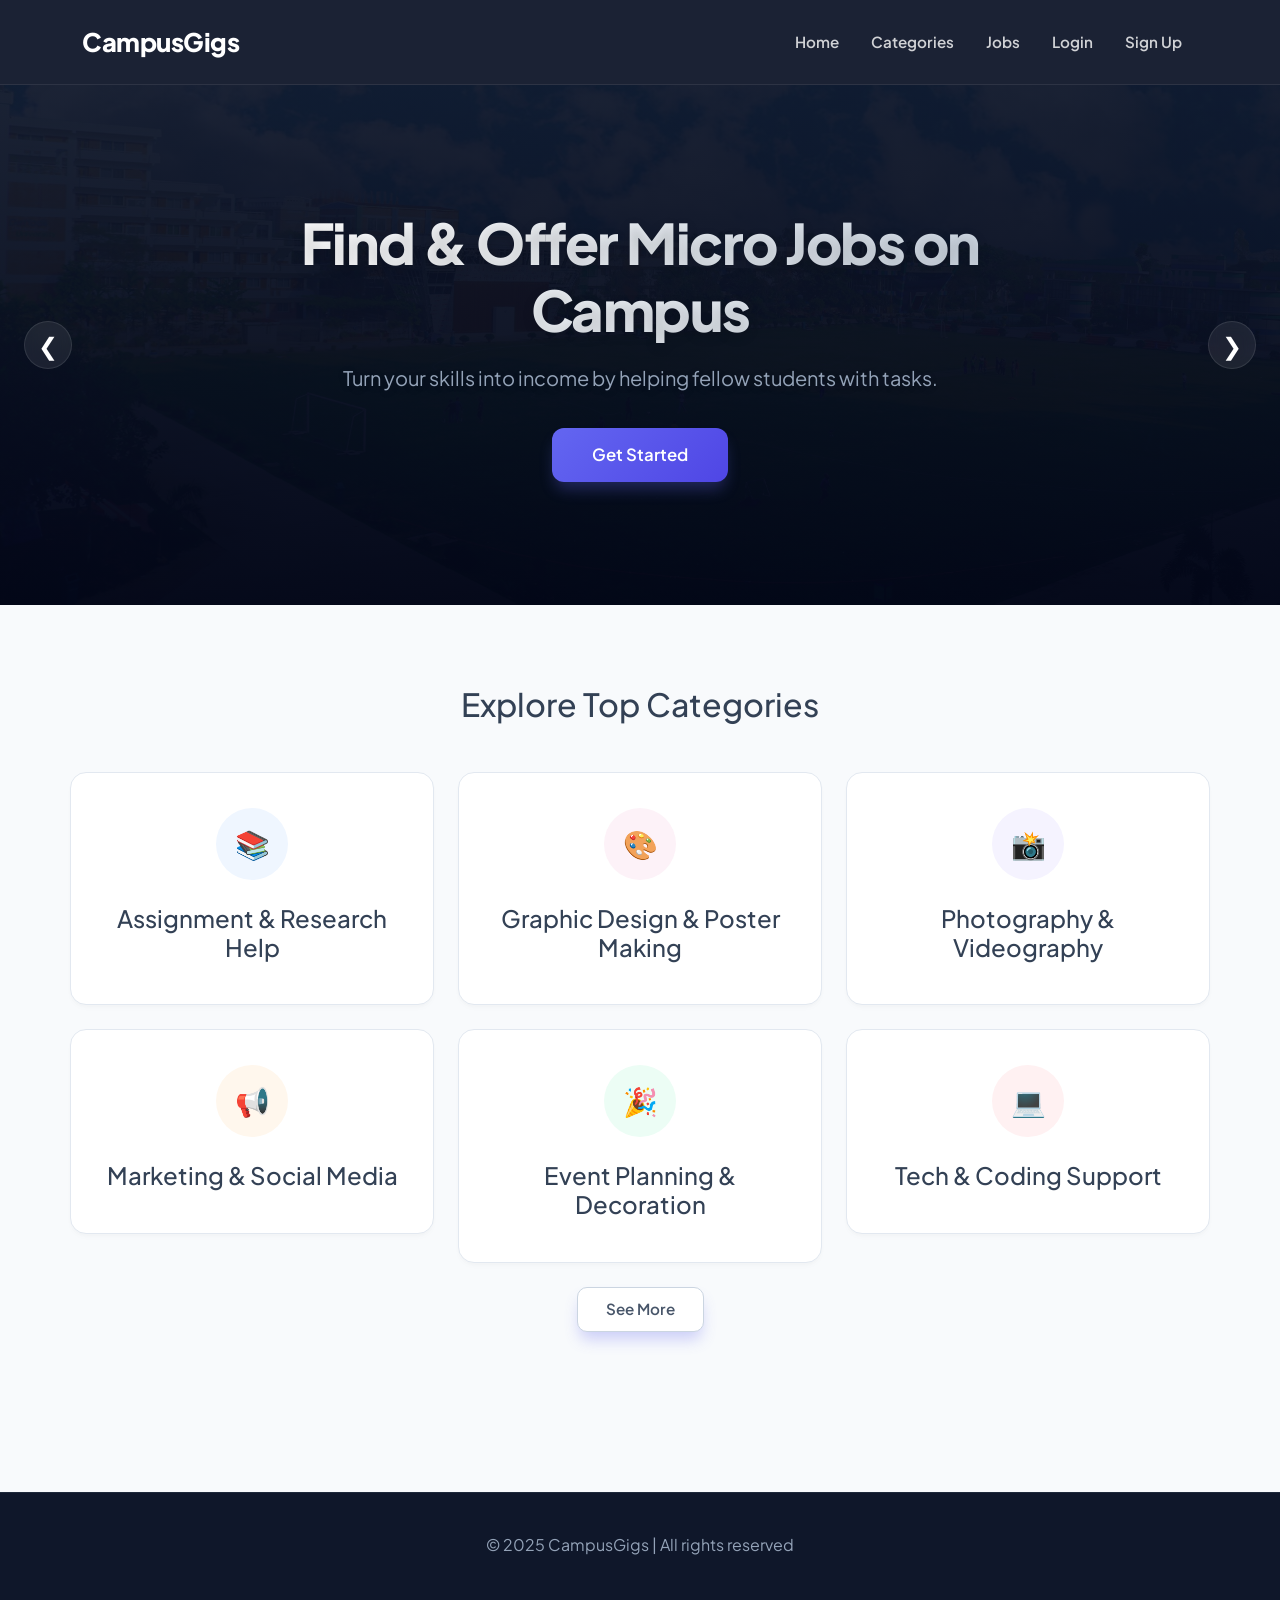
==== commit 0ba27304: "style(ui): redesign hero section with dark legibility overlay and add soft pastel circular wrappers " ====
--- a/frontend/pages/index.html
+++ b/frontend/pages/index.html
@@ -44,12 +44,11 @@
             height: 520px;
             color: white;
             text-align: center;
-            background: linear-gradient(135deg, #0f172a 0%, #1e1b4b 100%);
-            background-image: radial-gradient(rgba(99, 102, 241, 0.15) 1px, transparent 0);
-            background-size: 24px 24px;
+            background: #0f172a;
             display: flex;
             align-items: center;
             justify-content: center;
+            overflow: hidden;
         }
         .hero-carousel {
             position: absolute;
@@ -58,8 +57,9 @@
             overflow: hidden;
             top: 0;
             left: 0;
-            opacity: 0.15;
+            opacity: 0.35;
             pointer-events: none;
+            z-index: 0;
         }
         .hero-carousel img {
             width: 100%;
@@ -74,6 +74,15 @@
         .hero-carousel img.active {
             opacity: 1;
         }
+        .hero-overlay {
+            position: absolute;
+            top: 0;
+            left: 0;
+            width: 100%;
+            height: 100%;
+            background: linear-gradient(to bottom, rgba(15, 23, 42, 0.85) 0%, rgba(2, 6, 23, 0.95) 100%);
+            z-index: 1;
+        }
         .hero-text {
             position: relative;
             z-index: 2;
@@ -86,17 +95,19 @@
             font-size: 3.5rem;
             font-weight: 800;
             letter-spacing: -1.5px;
-            background: linear-gradient(to right, #ffffff, #c7d2fe);
+            background: linear-gradient(to right, #ffffff, #cbd5e1);
             -webkit-background-clip: text;
             -webkit-text-fill-color: transparent;
             margin-bottom: 20px;
             line-height: 1.2;
+            text-shadow: 0 4px 12px rgba(0,0,0,0.15);
         }
         .hero-text p {
             font-size: 1.25rem;
             margin-bottom: 35px;
             color: #94a3b8;
             font-weight: 400;
+            text-shadow: 0 2px 8px rgba(0,0,0,0.15);
         }
         .carousel-arrow {
             position: absolute;
@@ -159,12 +170,30 @@
             border-color: #6366f1;
         }
         .category-icon {
-            font-size: 2.75rem;
-            margin-bottom: 20px;
-            display: inline-block;
-            background: linear-gradient(135deg, #6366f1, #06b6d4);
-            -webkit-background-clip: text;
-            -webkit-text-fill-color: transparent;
+            width: 72px;
+            height: 72px;
+            border-radius: 50%;
+            background: #f0fdf4; /* Default soft highlight color */
+            display: inline-flex;
+            align-items: center;
+            justify-content: center;
+            margin-bottom: 24px;
+            font-size: 1.75rem;
+            color: #10b981;
+            transition: all 0.25s cubic-bezier(0.4, 0, 0.2, 1);
+        }
+        /* Specific soft pastel backdrops for modern aesthetics */
+        .col-md-4:nth-child(1) .category-icon { background: #eff6ff; color: #3b82f6; } /* Assignment: Blue */
+        .col-md-4:nth-child(2) .category-icon { background: #fdf2f8; color: #ec4899; } /* Graphic Design: Pink */
+        .col-md-4:nth-child(3) .category-icon { background: #f5f3ff; color: #8b5cf6; } /* Photo: Purple */
+        .col-md-4:nth-child(4) .category-icon { background: #fff7ed; color: #f97316; } /* Marketing: Orange */
+        .col-md-4:nth-child(5) .category-icon { background: #ecfdf5; color: #10b981; } /* Event: Green */
+        .col-md-4:nth-child(6) .category-icon { background: #fff1f2; color: #f43f5e; } /* Tech: Red */
+
+        .category-card:hover .category-icon {
+            background: #6366f1 !important;
+            color: #ffffff !important;
+            transform: scale(1.05);
         }
         .category-card h3 {
             font-size: 1.15rem;
@@ -232,6 +261,7 @@
             <img src="../images/diu 3.jpg" alt="Image 3">
             <img src="../images/diu 4.jpg" alt="Image 4">
         </div>
+        <div class="hero-overlay"></div>
 
         <div class="hero-text">
             <h1>Find & Offer Micro Jobs on Campus</h1>
